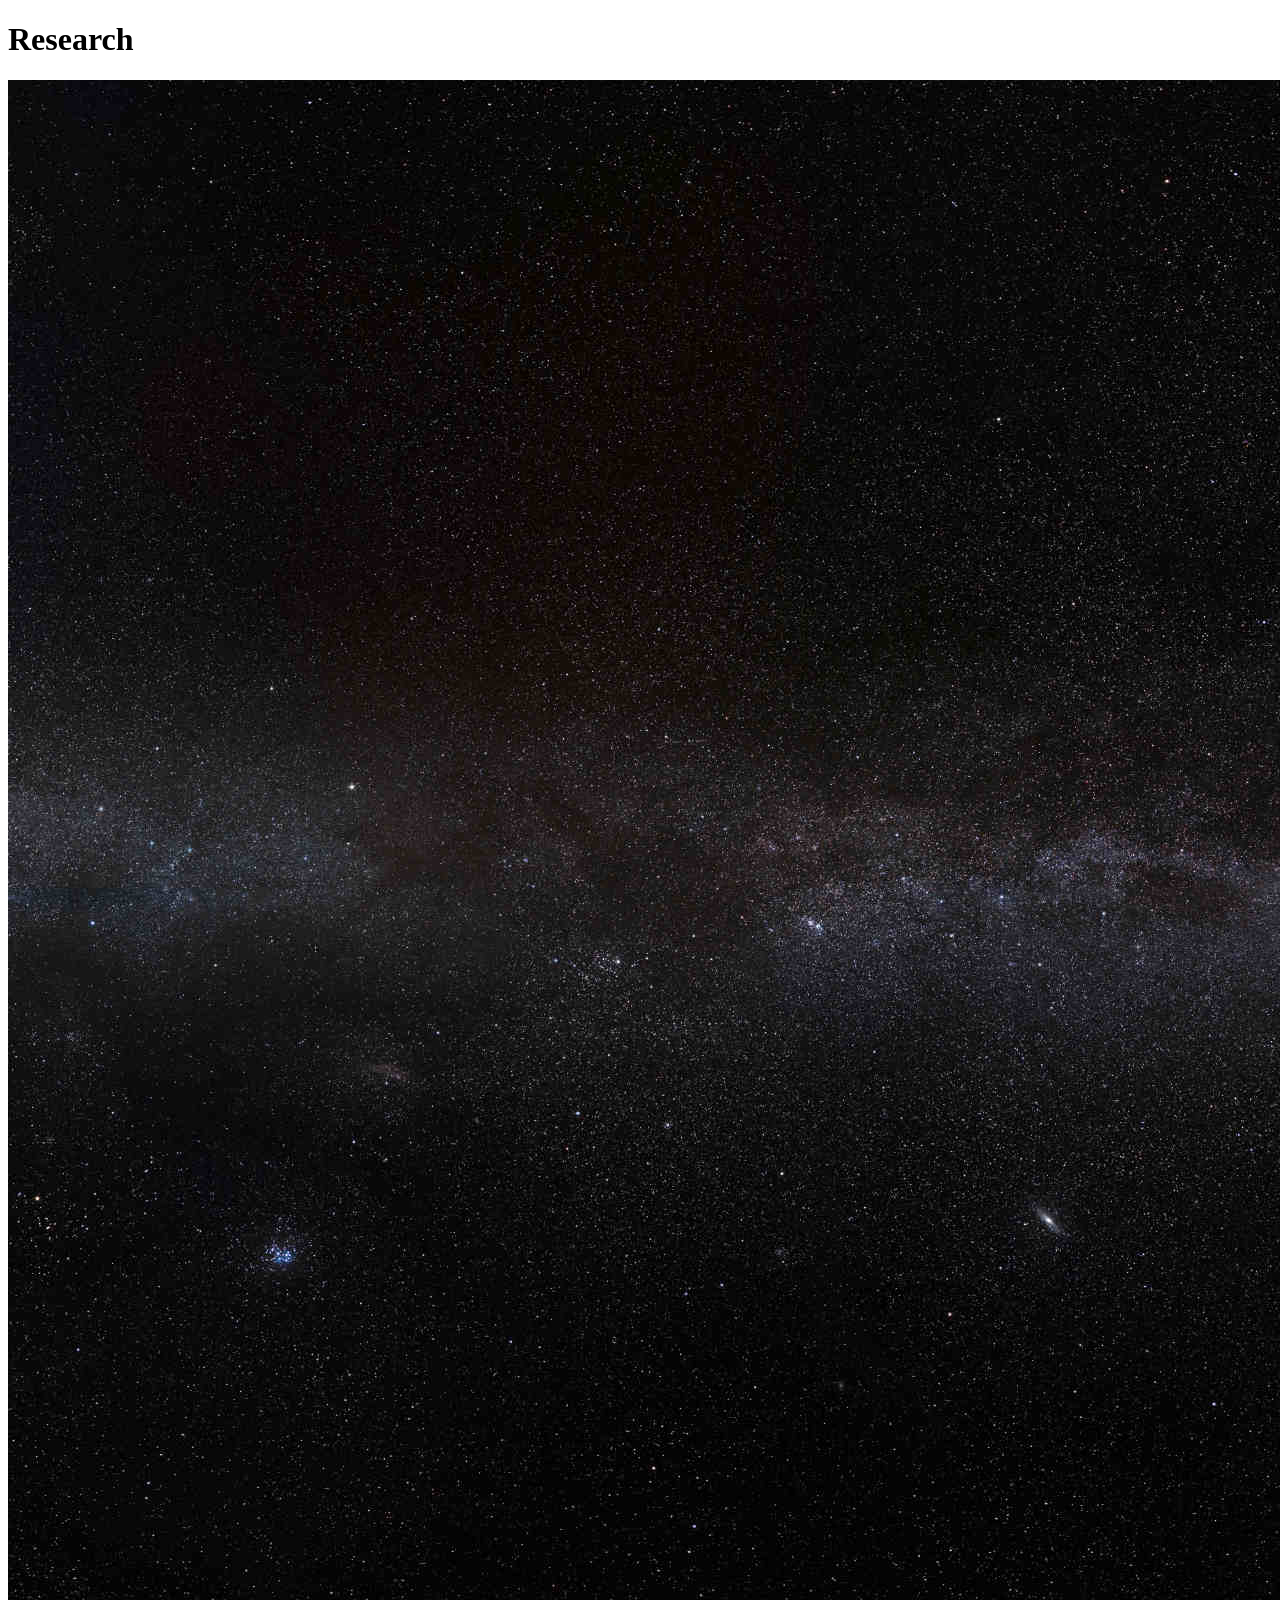
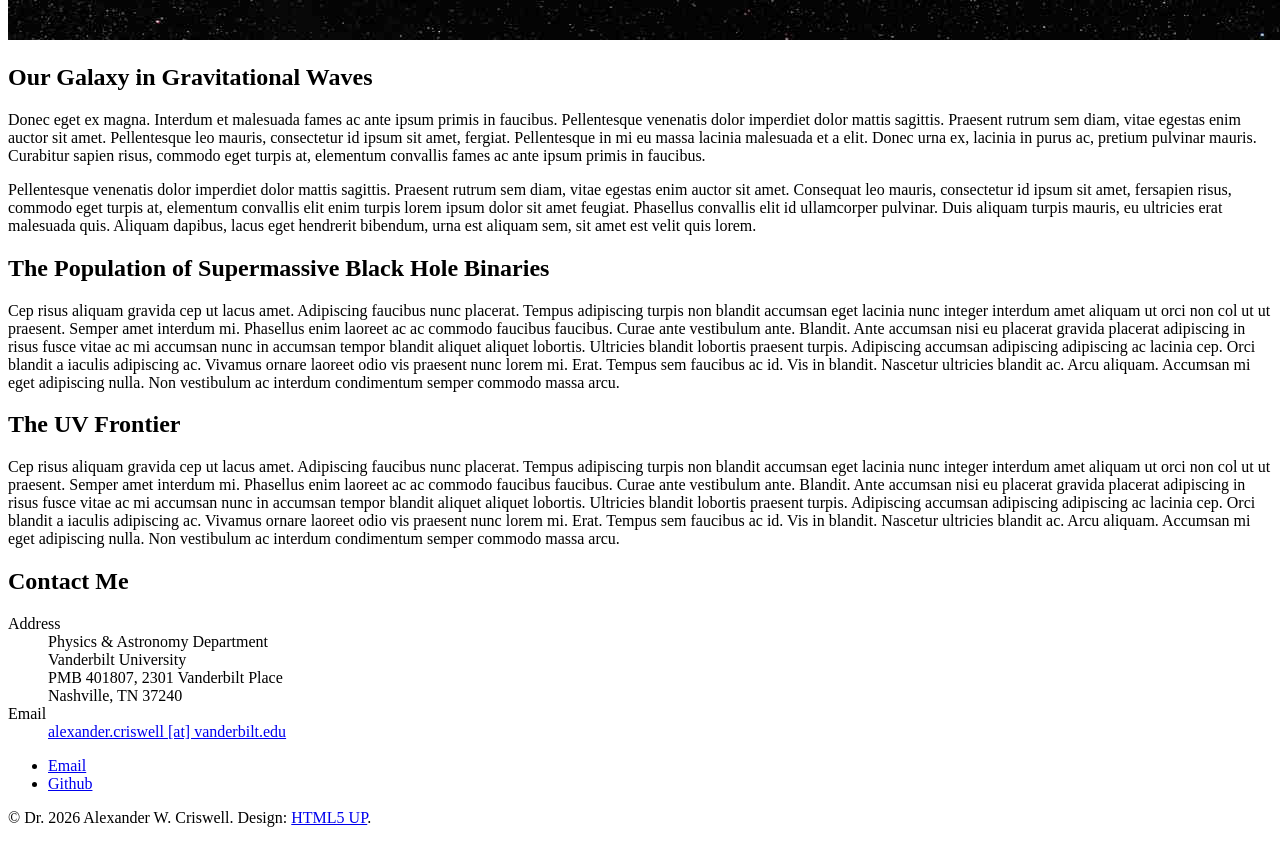
==== research.html @ 40d933af "Updating descriptions, links TODO: write out research detail" ====
<!DOCTYPE HTML>
<!--
	Stellar by HTML5 UP
	html5up.net | @ajlkn
	Free for personal and commercial use under the CCA 3.0 license (html5up.net/license)
-->
<html>
	<head>
		<title>Generic - Stellar by HTML5 UP</title>
		<meta charset="utf-8" />
		<meta name="viewport" content="width=device-width, initial-scale=1, user-scalable=no" />
		<link rel="stylesheet" href="assets/css/main.css" />
		<noscript><link rel="stylesheet" href="assets/css/noscript.css" /></noscript>
	</head>
	<body class="is-preload">

		<!-- Wrapper -->
			<div id="wrapper">

				<!-- Header -->
					<header id="header">
						<h1>Research</h1>
						<!-- <p>Ipsum dolor sit amet nullam</p> -->
					</header>

				<!-- Main -->
					<div id="main">

						<!-- Content -->
							<section id="content" class="main">
								<span class="image main"><img src="images/ESO_SBrunier_Milky_Way_compressed.jpg" alt="/home/awc/Documents/website/criswellalexander.github.io/images/ESO_SBrunier_Milky_Way_compressed.jpg" /></span>
								<h2>Our Galaxy in Gravitational Waves</h2>
								<p>Donec eget ex magna. Interdum et malesuada fames ac ante ipsum primis in faucibus. Pellentesque venenatis dolor imperdiet dolor mattis sagittis. Praesent rutrum sem diam, vitae egestas enim auctor sit amet. Pellentesque leo mauris, consectetur id ipsum sit amet, fergiat. Pellentesque in mi eu massa lacinia malesuada et a elit. Donec urna ex, lacinia in purus ac, pretium pulvinar mauris. Curabitur sapien risus, commodo eget turpis at, elementum convallis fames ac ante ipsum primis in faucibus.</p>
								<p>Pellentesque venenatis dolor imperdiet dolor mattis sagittis. Praesent rutrum sem diam, vitae egestas enim auctor sit amet. Consequat leo mauris, consectetur id ipsum sit amet, fersapien risus, commodo eget turpis at, elementum convallis elit enim turpis lorem ipsum dolor sit amet feugiat. Phasellus convallis elit id ullamcorper pulvinar. Duis aliquam turpis mauris, eu ultricies erat malesuada quis. Aliquam dapibus, lacus eget hendrerit bibendum, urna est aliquam sem, sit amet est velit quis lorem.</p>
								<h2>The Population of Supermassive Black Hole Binaries</h2>
								<p>Cep risus aliquam gravida cep ut lacus amet. Adipiscing faucibus nunc placerat. Tempus adipiscing turpis non blandit accumsan eget lacinia nunc integer interdum amet aliquam ut orci non col ut ut praesent. Semper amet interdum mi. Phasellus enim laoreet ac ac commodo faucibus faucibus. Curae ante vestibulum ante. Blandit. Ante accumsan nisi eu placerat gravida placerat adipiscing in risus fusce vitae ac mi accumsan nunc in accumsan tempor blandit aliquet aliquet lobortis. Ultricies blandit lobortis praesent turpis. Adipiscing accumsan adipiscing adipiscing ac lacinia cep. Orci blandit a iaculis adipiscing ac. Vivamus ornare laoreet odio vis praesent nunc lorem mi. Erat. Tempus sem faucibus ac id. Vis in blandit. Nascetur ultricies blandit ac. Arcu aliquam. Accumsan mi eget adipiscing nulla. Non vestibulum ac interdum condimentum semper commodo massa arcu.</p>
								<h2>The UV Frontier</h2>
								<p>Cep risus aliquam gravida cep ut lacus amet. Adipiscing faucibus nunc placerat. Tempus adipiscing turpis non blandit accumsan eget lacinia nunc integer interdum amet aliquam ut orci non col ut ut praesent. Semper amet interdum mi. Phasellus enim laoreet ac ac commodo faucibus faucibus. Curae ante vestibulum ante. Blandit. Ante accumsan nisi eu placerat gravida placerat adipiscing in risus fusce vitae ac mi accumsan nunc in accumsan tempor blandit aliquet aliquet lobortis. Ultricies blandit lobortis praesent turpis. Adipiscing accumsan adipiscing adipiscing ac lacinia cep. Orci blandit a iaculis adipiscing ac. Vivamus ornare laoreet odio vis praesent nunc lorem mi. Erat. Tempus sem faucibus ac id. Vis in blandit. Nascetur ultricies blandit ac. Arcu aliquam. Accumsan mi eget adipiscing nulla. Non vestibulum ac interdum condimentum semper commodo massa arcu.</p>
							</section>

					</div>

				<!-- Footer -->
					<footer id="footer">
						<!-- <section>
							<h2>Aliquam sed mauris</h2>
							<p>Sed lorem ipsum dolor sit amet et nullam consequat feugiat consequat magna adipiscing tempus etiam dolore veroeros. eget dapibus mauris. Cras aliquet, nisl ut viverra sollicitudin, ligula erat egestas velit, vitae tincidunt odio.</p>
							<ul class="actions">
								<li><a href="#" class="button">Learn More</a></li>
							</ul>
						</section> -->
						<section>
							<h2>Contact Me</h2>
							<dl class="alt">
								<dt>Address</dt>
								<dd>Physics & Astronomy Department</br>
									Vanderbilt University</br>
									PMB 401807, 2301 Vanderbilt Place</br>
									Nashville, TN 37240</dd>
								<dt>Email</dt>
								<dd><a href="mailto:alexander.criswell@vanderbilt.edu">alexander.criswell [at] vanderbilt.edu</a></dd>
							</dl>
							<ul class="icons">
								<li><a href="mailto:alexander.criswell@vanderbilt.edu" class="icon solid fa-envelope alt"><span class="label">Email</span></a></li>
								<li><a href="https://github.com/criswellalexander" class="icon brands fa-github alt"><span class="label">Github</span></a></li>
							</ul>
						</section>
						<p class="copyright">&copy; Dr. 2026 Alexander W. Criswell. Design: <a href="https://html5up.net">HTML5 UP</a>.</p>
					</footer>

			</div>

		<!-- Scripts -->
			<script src="assets/js/jquery.min.js"></script>
			<script src="assets/js/jquery.scrollex.min.js"></script>
			<script src="assets/js/jquery.scrolly.min.js"></script>
			<script src="assets/js/browser.min.js"></script>
			<script src="assets/js/breakpoints.min.js"></script>
			<script src="assets/js/util.js"></script>
			<script src="assets/js/main.js"></script>

	</body>
</html>
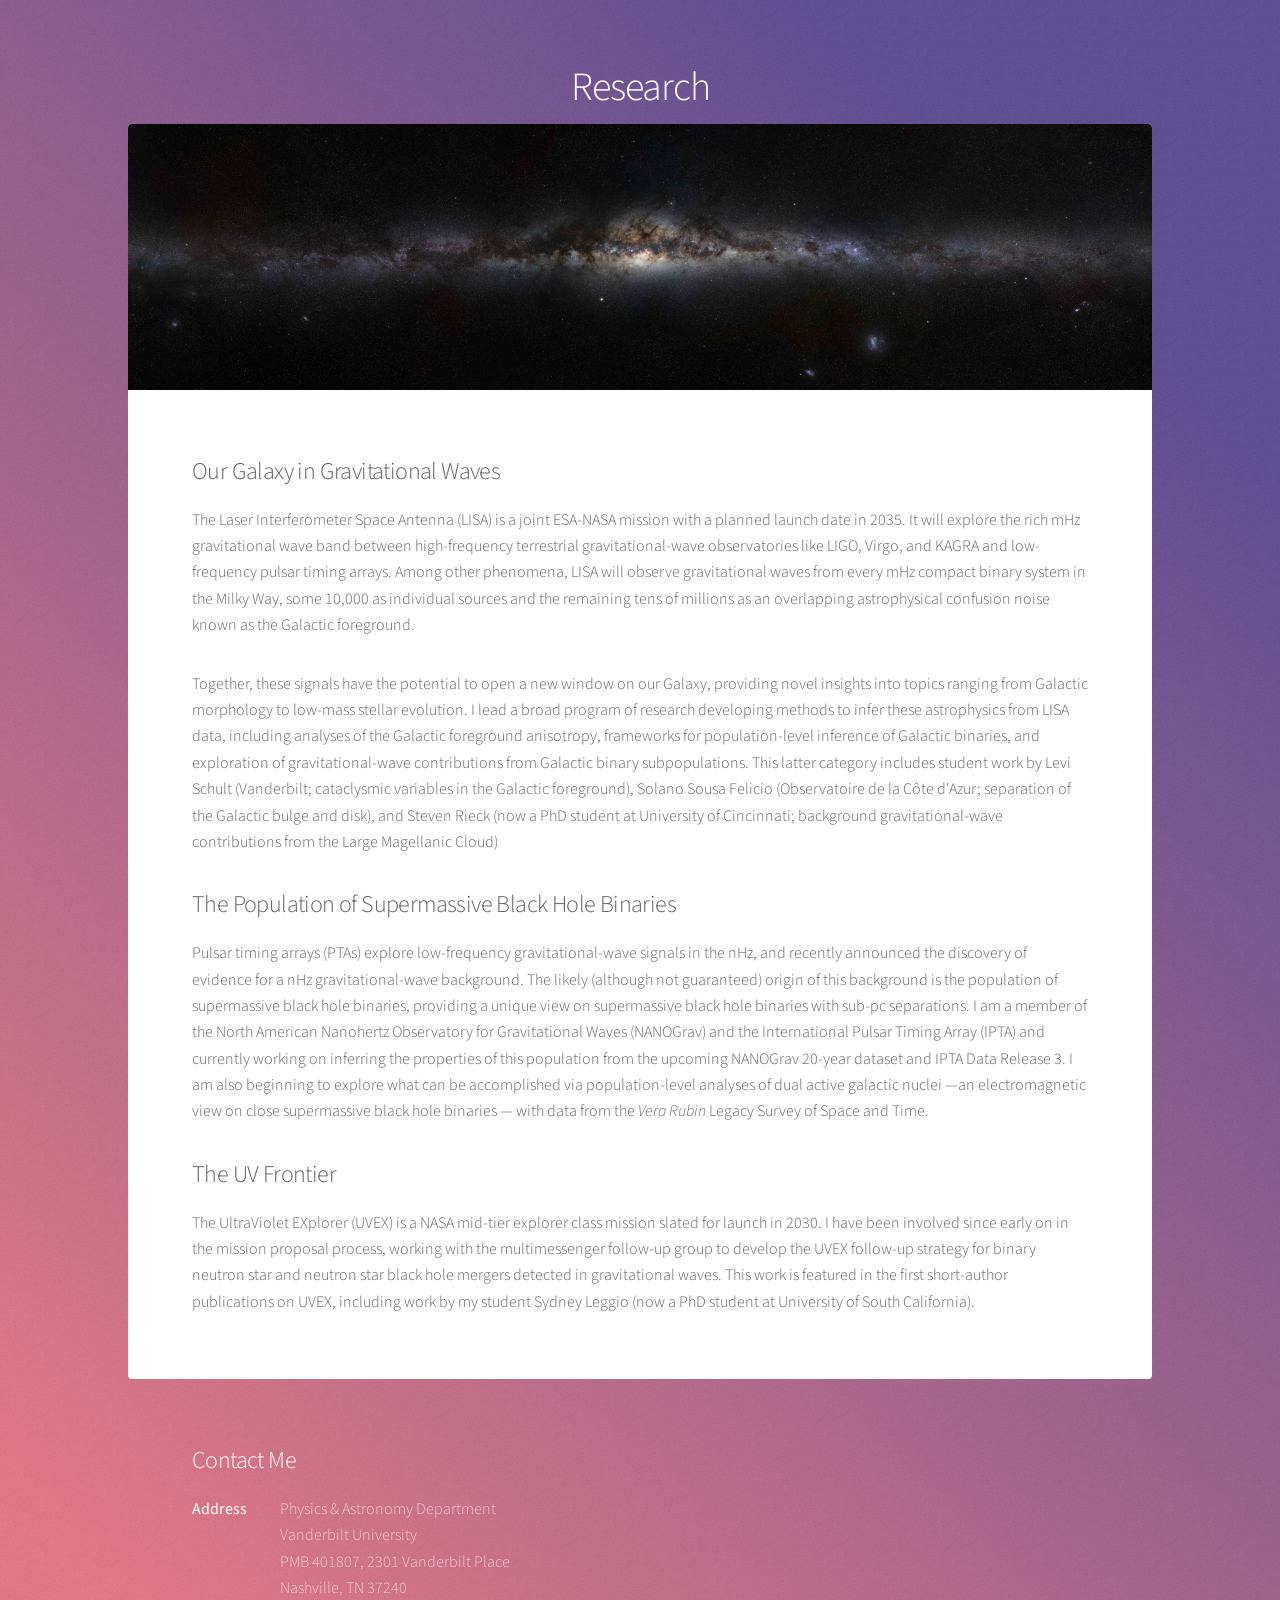
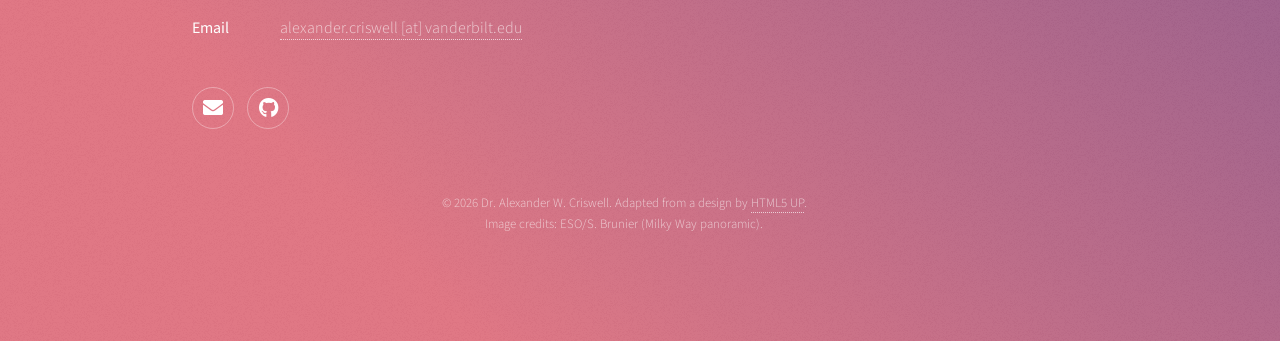
==== commit 09c1a38c: "Initial website complete" ====
--- a/research.html
+++ b/research.html
@@ -6,7 +6,7 @@
 -->
 <html>
 	<head>
-		<title>Generic - Stellar by HTML5 UP</title>
+		<title>Research</title>
 		<meta charset="utf-8" />
 		<meta name="viewport" content="width=device-width, initial-scale=1, user-scalable=no" />
 		<link rel="stylesheet" href="assets/css/main.css" />
@@ -30,12 +30,12 @@
 							<section id="content" class="main">
 								<span class="image main"><img src="images/ESO_SBrunier_Milky_Way_compressed.jpg" alt="/home/awc/Documents/website/criswellalexander.github.io/images/ESO_SBrunier_Milky_Way_compressed.jpg" /></span>
 								<h2>Our Galaxy in Gravitational Waves</h2>
-								<p>Donec eget ex magna. Interdum et malesuada fames ac ante ipsum primis in faucibus. Pellentesque venenatis dolor imperdiet dolor mattis sagittis. Praesent rutrum sem diam, vitae egestas enim auctor sit amet. Pellentesque leo mauris, consectetur id ipsum sit amet, fergiat. Pellentesque in mi eu massa lacinia malesuada et a elit. Donec urna ex, lacinia in purus ac, pretium pulvinar mauris. Curabitur sapien risus, commodo eget turpis at, elementum convallis fames ac ante ipsum primis in faucibus.</p>
-								<p>Pellentesque venenatis dolor imperdiet dolor mattis sagittis. Praesent rutrum sem diam, vitae egestas enim auctor sit amet. Consequat leo mauris, consectetur id ipsum sit amet, fersapien risus, commodo eget turpis at, elementum convallis elit enim turpis lorem ipsum dolor sit amet feugiat. Phasellus convallis elit id ullamcorper pulvinar. Duis aliquam turpis mauris, eu ultricies erat malesuada quis. Aliquam dapibus, lacus eget hendrerit bibendum, urna est aliquam sem, sit amet est velit quis lorem.</p>
+								<p>The Laser Interferometer Space Antenna (LISA) is a joint ESA-NASA mission with a planned launch date in 2035. It will explore the rich mHz gravitational wave band between high-frequency terrestrial gravitational-wave observatories like LIGO, Virgo, and KAGRA and low-frequency pulsar timing arrays. Among other phenomena, LISA will observe gravitational waves from every mHz compact binary system in the Milky Way, some 10,000 as individual sources and the remaining tens of millions as an overlapping astrophysical confusion noise known as the Galactic foreground.</p>
+								<p>Together, these signals have the potential to open a new window on our Galaxy, providing novel insights into topics ranging from Galactic morphology to low-mass stellar evolution. I lead a broad program of research developing methods to infer these astrophysics from LISA data, including analyses of the Galactic foreground anisotropy, frameworks for population-level inference of Galactic binaries, and exploration of gravitational-wave contributions from Galactic binary subpopulations. This latter category includes student work by Levi Schult (Vanderbilt; cataclysmic variables in the Galactic foreground), Solano Sousa Felicio (Observatoire de la Côte d'Azur; separation of the Galactic bulge and disk), and Steven Rieck (now a PhD student at University of Cincinnati; background gravitational-wave contributions from the Large Magellanic Cloud)</p>
 								<h2>The Population of Supermassive Black Hole Binaries</h2>
-								<p>Cep risus aliquam gravida cep ut lacus amet. Adipiscing faucibus nunc placerat. Tempus adipiscing turpis non blandit accumsan eget lacinia nunc integer interdum amet aliquam ut orci non col ut ut praesent. Semper amet interdum mi. Phasellus enim laoreet ac ac commodo faucibus faucibus. Curae ante vestibulum ante. Blandit. Ante accumsan nisi eu placerat gravida placerat adipiscing in risus fusce vitae ac mi accumsan nunc in accumsan tempor blandit aliquet aliquet lobortis. Ultricies blandit lobortis praesent turpis. Adipiscing accumsan adipiscing adipiscing ac lacinia cep. Orci blandit a iaculis adipiscing ac. Vivamus ornare laoreet odio vis praesent nunc lorem mi. Erat. Tempus sem faucibus ac id. Vis in blandit. Nascetur ultricies blandit ac. Arcu aliquam. Accumsan mi eget adipiscing nulla. Non vestibulum ac interdum condimentum semper commodo massa arcu.</p>
+								<p>Pulsar timing arrays (PTAs) explore low-frequency gravitational-wave signals in the nHz, and recently announced the discovery of evidence for a nHz gravitational-wave background. The likely (although not guaranteed) origin of this background is the population of supermassive black hole binaries, providing a unique view on supermassive black hole binaries with sub-pc separations. I am a member of the North American Nanohertz Observatory for Gravitational Waves (NANOGrav) and the International Pulsar Timing Array (IPTA) and currently working on inferring the properties of this population from the upcoming NANOGrav 20-year dataset and IPTA Data Release 3. I am also beginning to explore what can be accomplished via population-level analyses of dual active galactic nuclei &mdash;an electromagnetic view on close supermassive black hole binaries &mdash; with data from the <i>Vera Rubin</i> Legacy Survey of Space and Time.</p>
 								<h2>The UV Frontier</h2>
-								<p>Cep risus aliquam gravida cep ut lacus amet. Adipiscing faucibus nunc placerat. Tempus adipiscing turpis non blandit accumsan eget lacinia nunc integer interdum amet aliquam ut orci non col ut ut praesent. Semper amet interdum mi. Phasellus enim laoreet ac ac commodo faucibus faucibus. Curae ante vestibulum ante. Blandit. Ante accumsan nisi eu placerat gravida placerat adipiscing in risus fusce vitae ac mi accumsan nunc in accumsan tempor blandit aliquet aliquet lobortis. Ultricies blandit lobortis praesent turpis. Adipiscing accumsan adipiscing adipiscing ac lacinia cep. Orci blandit a iaculis adipiscing ac. Vivamus ornare laoreet odio vis praesent nunc lorem mi. Erat. Tempus sem faucibus ac id. Vis in blandit. Nascetur ultricies blandit ac. Arcu aliquam. Accumsan mi eget adipiscing nulla. Non vestibulum ac interdum condimentum semper commodo massa arcu.</p>
+								<p>The UltraViolet EXplorer (UVEX) is a NASA mid-tier explorer class mission slated for launch in 2030. I have been involved since early on in the mission proposal process, working with the multimessenger follow-up group to develop the UVEX follow-up strategy for binary neutron star and neutron star black hole mergers detected in gravitational waves. This work is featured in the first short-author publications on UVEX, including work by my student Sydney Leggio (now a PhD student at University of South California).</p>
 							</section>
 
 					</div>
@@ -65,7 +65,10 @@
 								<li><a href="https://github.com/criswellalexander" class="icon brands fa-github alt"><span class="label">Github</span></a></li>
 							</ul>
 						</section>
-						<p class="copyright">&copy; Dr. 2026 Alexander W. Criswell. Design: <a href="https://html5up.net">HTML5 UP</a>.</p>
+						<p class="copyright">&copy; 2026 Dr. Alexander W. Criswell. Adapted from a design by <a href="https://html5up.net">HTML5 UP</a>.
+						</br>
+						Image credits: ESO/S. Brunier (Milky Way panoramic).
+					</p>
 					</footer>
 
 			</div>
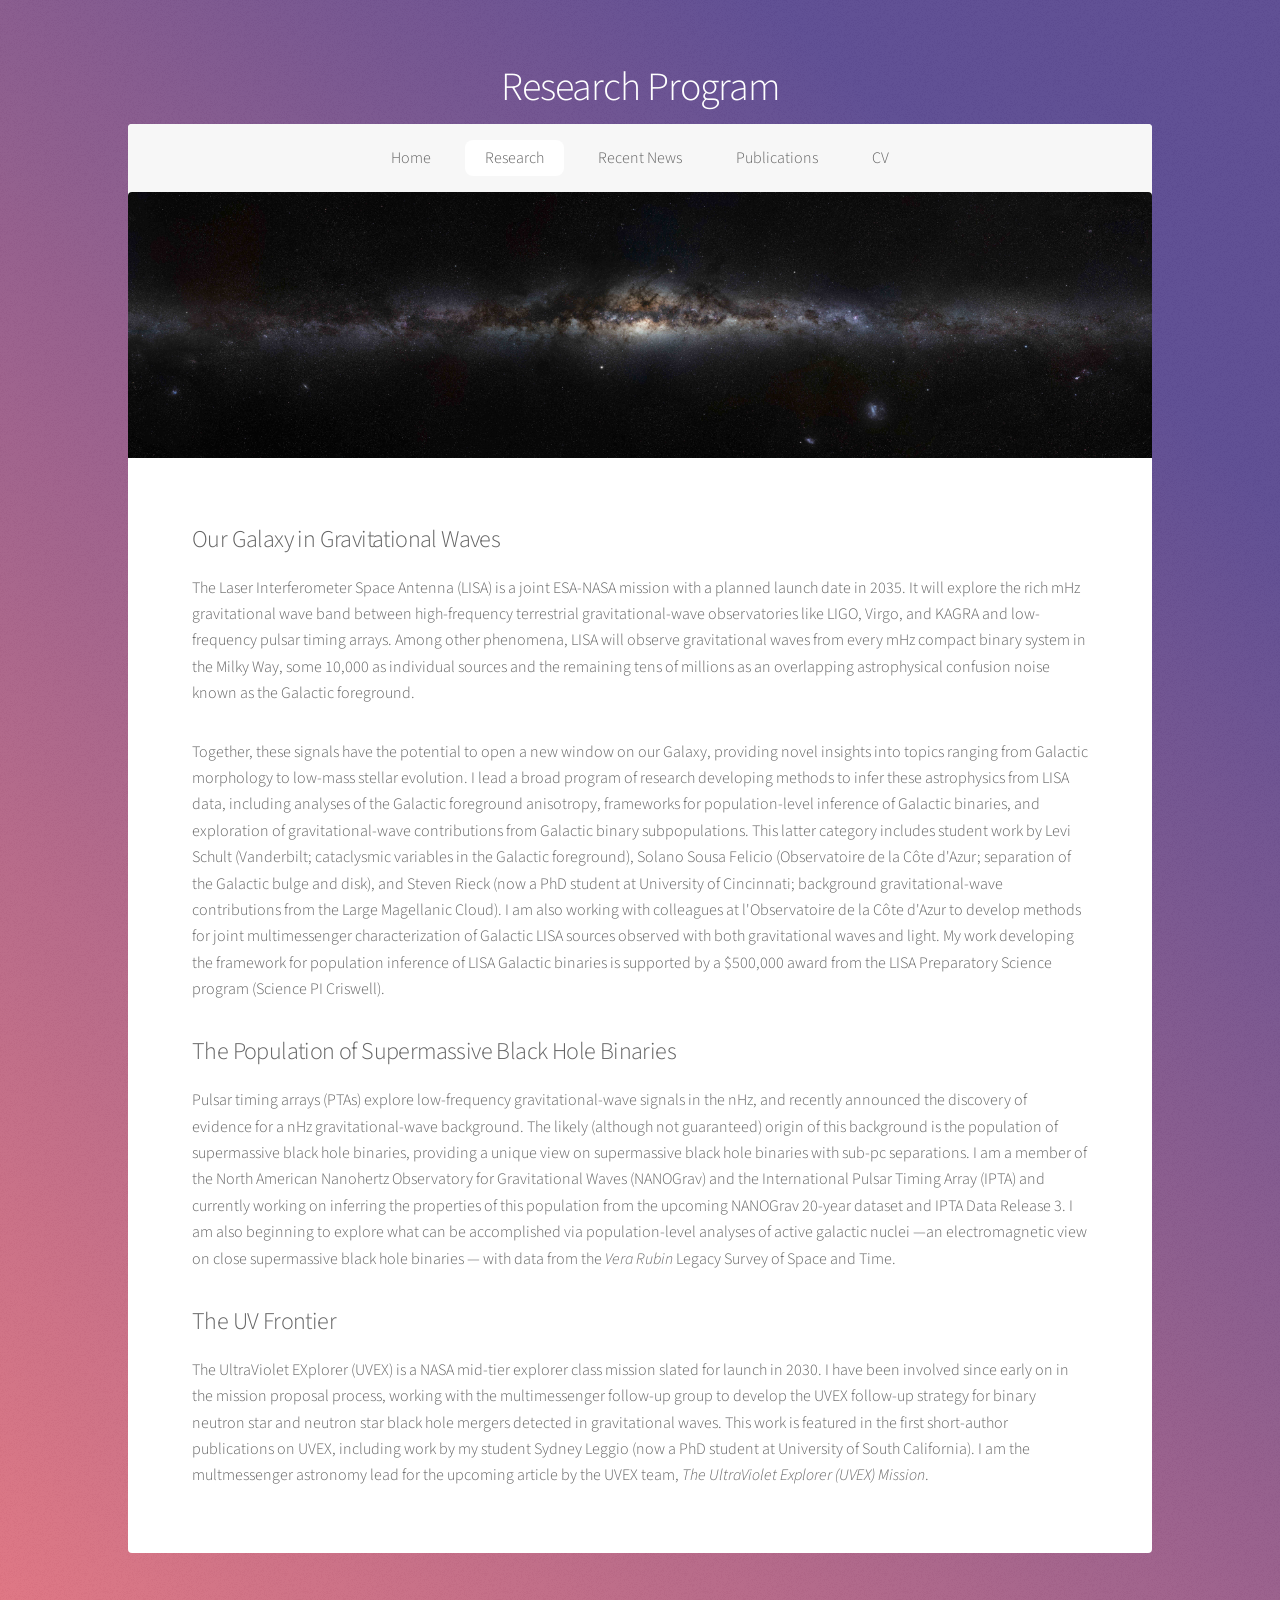
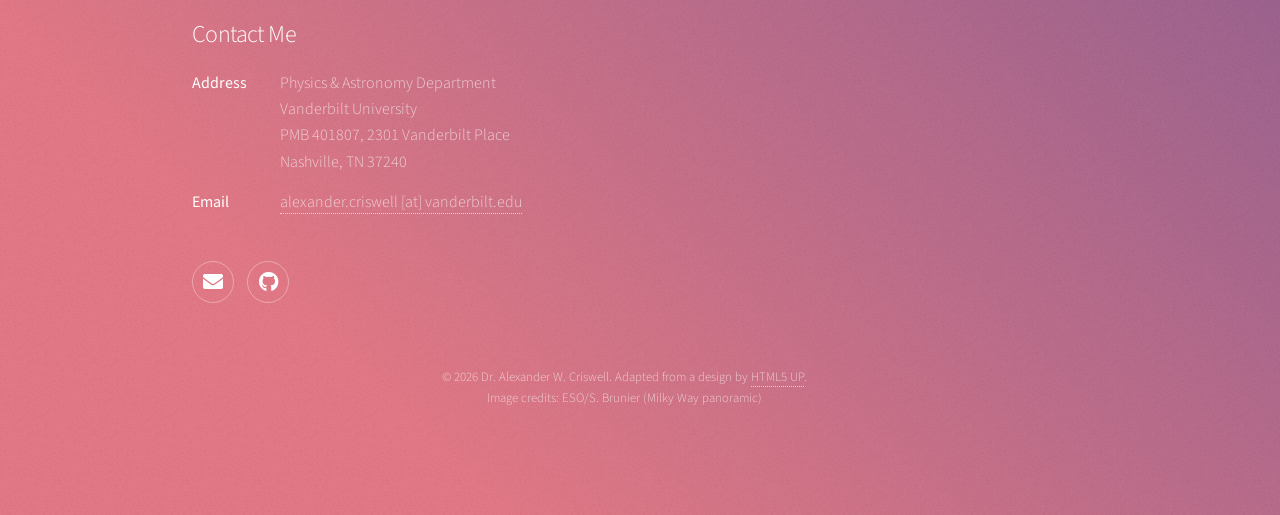
==== commit 018a199a: "Updating CV and prettying things up a bit" ====
--- a/research.html
+++ b/research.html
@@ -19,9 +19,20 @@
 
 				<!-- Header -->
 					<header id="header">
-						<h1>Research</h1>
+						<h1>Research Program</h1>
 						<!-- <p>Ipsum dolor sit amet nullam</p> -->
 					</header>
+
+				<!-- Nav -->
+					<nav id="nav">
+						<ul>
+							<li><a href="index.html">Home</a></li>
+							<li><a href="research.html" class="active">Research</a></li>
+							<li><a href="index.html#first">Recent News</a></li>
+							<li><a href="https://ui.adsabs.harvard.edu/search/fq=%7B!type%3Daqp%20v%3D%24fq_database%7D&fq_database=(database%3Aastronomy%20OR%20database%3Aphysics)&p_=0&q=author%3A%22Criswell%2C%20Alexander%22&sort=date%20desc%2C%20bibcode%20desc" target="_blank">Publications</a></li>
+							<li><a href="files/Criswell_CV.pdf" target="_blank">CV</a></li>
+						</ul>
+					</nav>
 
 				<!-- Main -->
 					<div id="main">
@@ -31,11 +42,11 @@
 								<span class="image main"><img src="images/ESO_SBrunier_Milky_Way_compressed.jpg" alt="/home/awc/Documents/website/criswellalexander.github.io/images/ESO_SBrunier_Milky_Way_compressed.jpg" /></span>
 								<h2>Our Galaxy in Gravitational Waves</h2>
 								<p>The Laser Interferometer Space Antenna (LISA) is a joint ESA-NASA mission with a planned launch date in 2035. It will explore the rich mHz gravitational wave band between high-frequency terrestrial gravitational-wave observatories like LIGO, Virgo, and KAGRA and low-frequency pulsar timing arrays. Among other phenomena, LISA will observe gravitational waves from every mHz compact binary system in the Milky Way, some 10,000 as individual sources and the remaining tens of millions as an overlapping astrophysical confusion noise known as the Galactic foreground.</p>
-								<p>Together, these signals have the potential to open a new window on our Galaxy, providing novel insights into topics ranging from Galactic morphology to low-mass stellar evolution. I lead a broad program of research developing methods to infer these astrophysics from LISA data, including analyses of the Galactic foreground anisotropy, frameworks for population-level inference of Galactic binaries, and exploration of gravitational-wave contributions from Galactic binary subpopulations. This latter category includes student work by Levi Schult (Vanderbilt; cataclysmic variables in the Galactic foreground), Solano Sousa Felicio (Observatoire de la Côte d'Azur; separation of the Galactic bulge and disk), and Steven Rieck (now a PhD student at University of Cincinnati; background gravitational-wave contributions from the Large Magellanic Cloud)</p>
+								<p>Together, these signals have the potential to open a new window on our Galaxy, providing novel insights into topics ranging from Galactic morphology to low-mass stellar evolution. I lead a broad program of research developing methods to infer these astrophysics from LISA data, including analyses of the Galactic foreground anisotropy, frameworks for population-level inference of Galactic binaries, and exploration of gravitational-wave contributions from Galactic binary subpopulations. This latter category includes student work by Levi Schult (Vanderbilt; cataclysmic variables in the Galactic foreground), Solano Sousa Felicio (Observatoire de la Côte d'Azur; separation of the Galactic bulge and disk), and Steven Rieck (now a PhD student at University of Cincinnati; background gravitational-wave contributions from the Large Magellanic Cloud). I am also working with colleagues at l'Observatoire de la Côte d'Azur to develop methods for joint multimessenger characterization of Galactic LISA sources observed with both gravitational waves and light. My work developing the framework for population inference of LISA Galactic binaries is supported by a $500,000 award from the LISA Preparatory Science program (Science PI Criswell).</p>
 								<h2>The Population of Supermassive Black Hole Binaries</h2>
-								<p>Pulsar timing arrays (PTAs) explore low-frequency gravitational-wave signals in the nHz, and recently announced the discovery of evidence for a nHz gravitational-wave background. The likely (although not guaranteed) origin of this background is the population of supermassive black hole binaries, providing a unique view on supermassive black hole binaries with sub-pc separations. I am a member of the North American Nanohertz Observatory for Gravitational Waves (NANOGrav) and the International Pulsar Timing Array (IPTA) and currently working on inferring the properties of this population from the upcoming NANOGrav 20-year dataset and IPTA Data Release 3. I am also beginning to explore what can be accomplished via population-level analyses of dual active galactic nuclei &mdash;an electromagnetic view on close supermassive black hole binaries &mdash; with data from the <i>Vera Rubin</i> Legacy Survey of Space and Time.</p>
+								<p>Pulsar timing arrays (PTAs) explore low-frequency gravitational-wave signals in the nHz, and recently announced the discovery of evidence for a nHz gravitational-wave background. The likely (although not guaranteed) origin of this background is the population of supermassive black hole binaries, providing a unique view on supermassive black hole binaries with sub-pc separations. I am a member of the North American Nanohertz Observatory for Gravitational Waves (NANOGrav) and the International Pulsar Timing Array (IPTA) and currently working on inferring the properties of this population from the upcoming NANOGrav 20-year dataset and IPTA Data Release 3. I am also beginning to explore what can be accomplished via population-level analyses of active galactic nuclei &mdash;an electromagnetic view on close supermassive black hole binaries &mdash; with data from the <i>Vera Rubin</i> Legacy Survey of Space and Time.</p>
 								<h2>The UV Frontier</h2>
-								<p>The UltraViolet EXplorer (UVEX) is a NASA mid-tier explorer class mission slated for launch in 2030. I have been involved since early on in the mission proposal process, working with the multimessenger follow-up group to develop the UVEX follow-up strategy for binary neutron star and neutron star black hole mergers detected in gravitational waves. This work is featured in the first short-author publications on UVEX, including work by my student Sydney Leggio (now a PhD student at University of South California).</p>
+								<p>The UltraViolet EXplorer (UVEX) is a NASA mid-tier explorer class mission slated for launch in 2030. I have been involved since early on in the mission proposal process, working with the multimessenger follow-up group to develop the UVEX follow-up strategy for binary neutron star and neutron star black hole mergers detected in gravitational waves. This work is featured in the first short-author publications on UVEX, including work by my student Sydney Leggio (now a PhD student at University of South California). I am the multmessenger astronomy lead for the upcoming article by the UVEX team, <i>The UltraViolet Explorer (UVEX) Mission</i>.</p>
 							</section>
 
 					</div>
@@ -67,7 +78,8 @@
 						</section>
 						<p class="copyright">&copy; 2026 Dr. Alexander W. Criswell. Adapted from a design by <a href="https://html5up.net">HTML5 UP</a>.
 						</br>
-						Image credits: ESO/S. Brunier (Milky Way panoramic).
+						Image credits: ESO/S. Brunier (Milky Way panoramic)
+						<!-- ESA/ATG Medialab (LISA logo); NANOGrav/Tonia Klein (PTA illustration). -->
 					</p>
 					</footer>
 
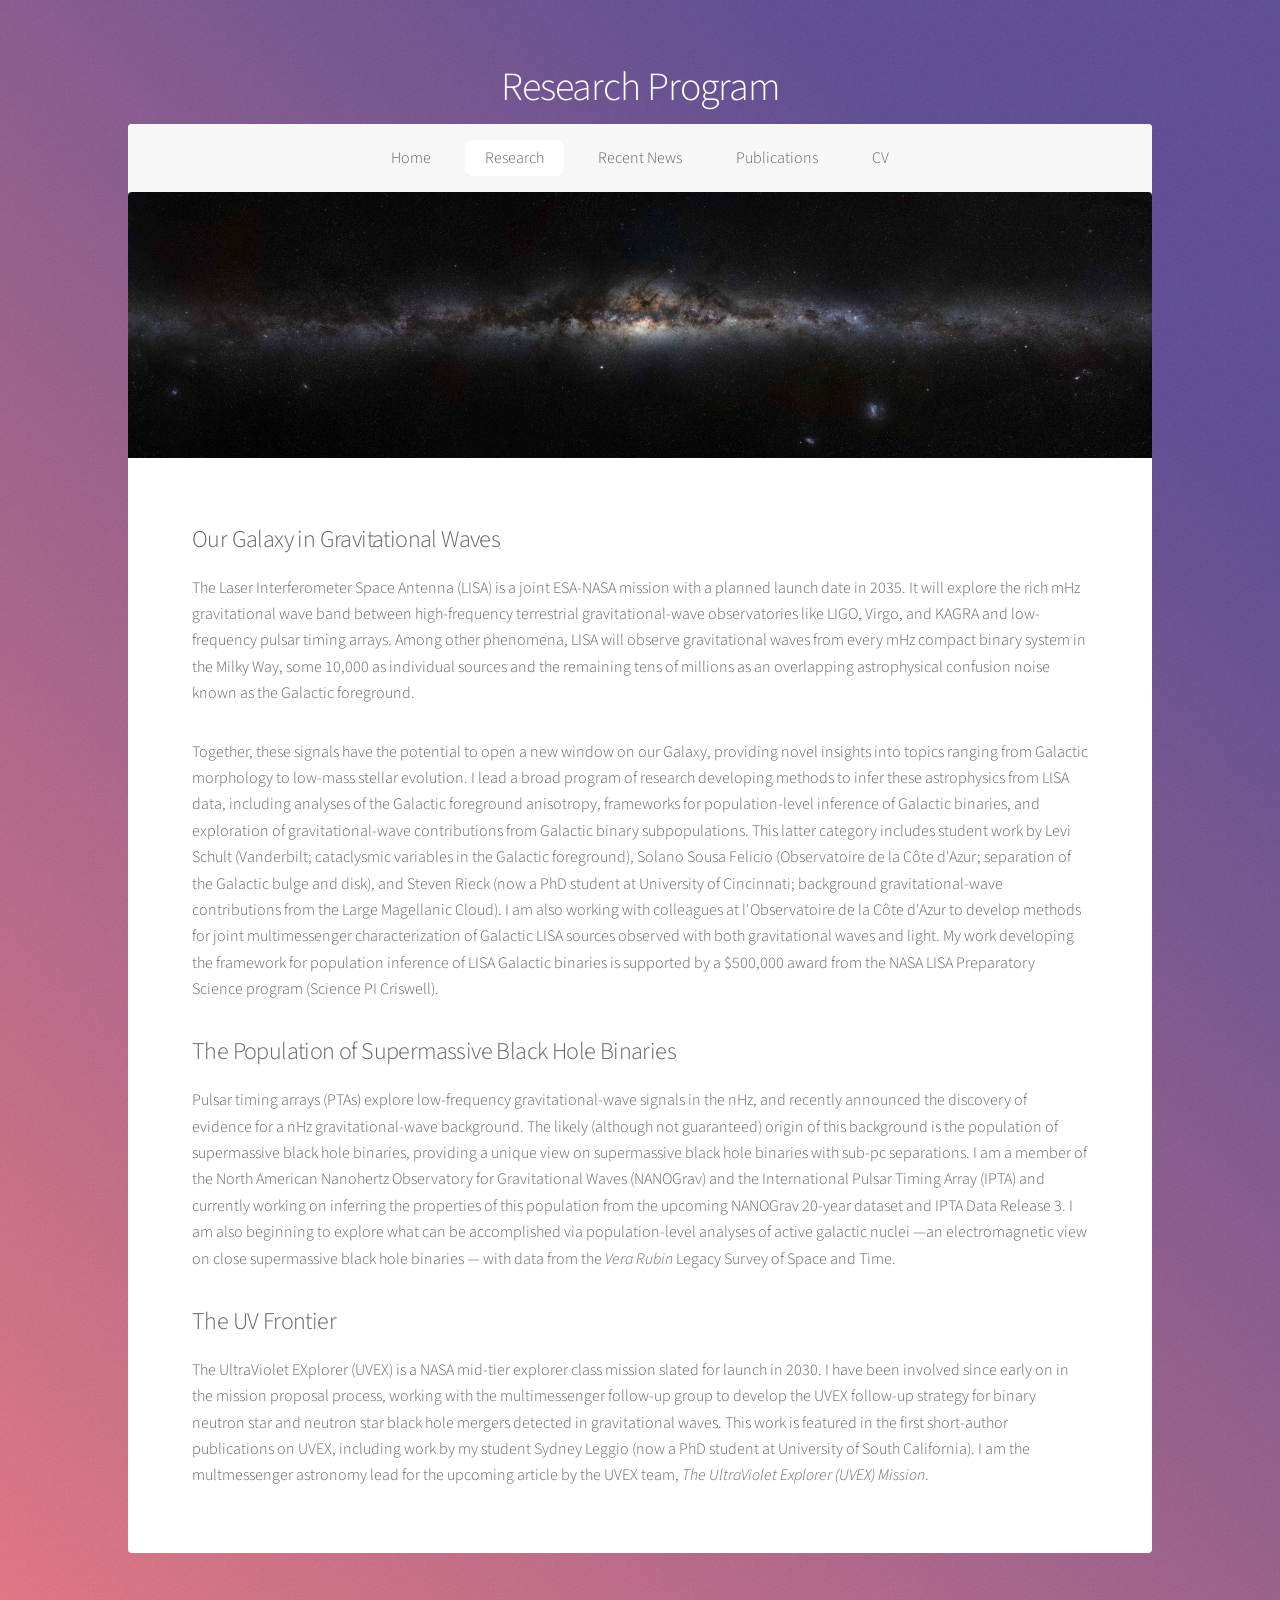
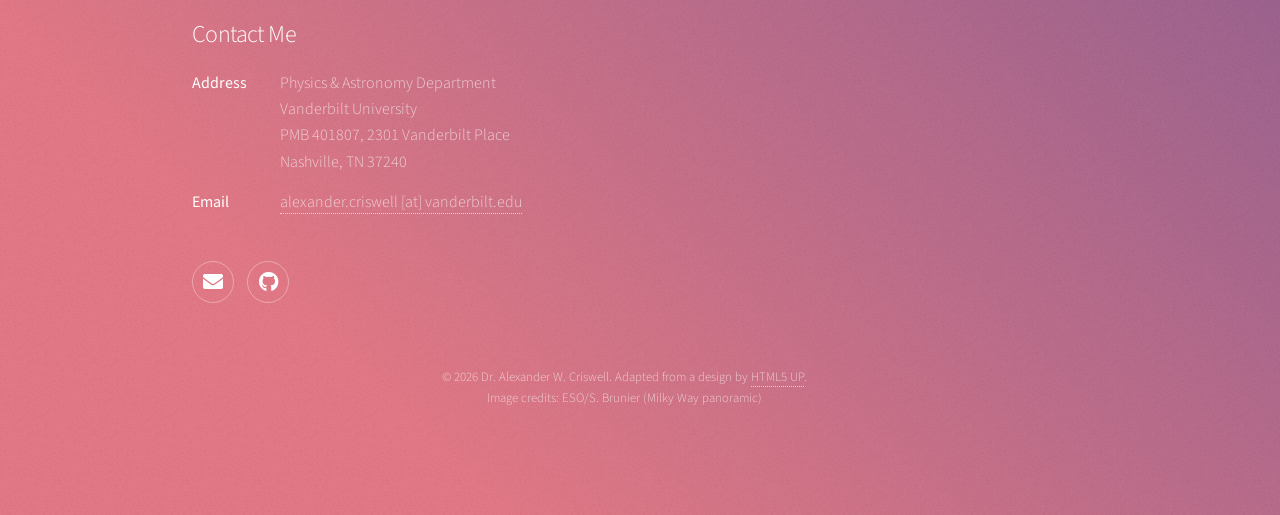
==== commit 016583a5: "Update research.html" ====
--- a/research.html
+++ b/research.html
@@ -42,7 +42,7 @@
 								<span class="image main"><img src="images/ESO_SBrunier_Milky_Way_compressed.jpg" alt="/home/awc/Documents/website/criswellalexander.github.io/images/ESO_SBrunier_Milky_Way_compressed.jpg" /></span>
 								<h2>Our Galaxy in Gravitational Waves</h2>
 								<p>The Laser Interferometer Space Antenna (LISA) is a joint ESA-NASA mission with a planned launch date in 2035. It will explore the rich mHz gravitational wave band between high-frequency terrestrial gravitational-wave observatories like LIGO, Virgo, and KAGRA and low-frequency pulsar timing arrays. Among other phenomena, LISA will observe gravitational waves from every mHz compact binary system in the Milky Way, some 10,000 as individual sources and the remaining tens of millions as an overlapping astrophysical confusion noise known as the Galactic foreground.</p>
-								<p>Together, these signals have the potential to open a new window on our Galaxy, providing novel insights into topics ranging from Galactic morphology to low-mass stellar evolution. I lead a broad program of research developing methods to infer these astrophysics from LISA data, including analyses of the Galactic foreground anisotropy, frameworks for population-level inference of Galactic binaries, and exploration of gravitational-wave contributions from Galactic binary subpopulations. This latter category includes student work by Levi Schult (Vanderbilt; cataclysmic variables in the Galactic foreground), Solano Sousa Felicio (Observatoire de la Côte d'Azur; separation of the Galactic bulge and disk), and Steven Rieck (now a PhD student at University of Cincinnati; background gravitational-wave contributions from the Large Magellanic Cloud). I am also working with colleagues at l'Observatoire de la Côte d'Azur to develop methods for joint multimessenger characterization of Galactic LISA sources observed with both gravitational waves and light. My work developing the framework for population inference of LISA Galactic binaries is supported by a $500,000 award from the LISA Preparatory Science program (Science PI Criswell).</p>
+								<p>Together, these signals have the potential to open a new window on our Galaxy, providing novel insights into topics ranging from Galactic morphology to low-mass stellar evolution. I lead a broad program of research developing methods to infer these astrophysics from LISA data, including analyses of the Galactic foreground anisotropy, frameworks for population-level inference of Galactic binaries, and exploration of gravitational-wave contributions from Galactic binary subpopulations. This latter category includes student work by Levi Schult (Vanderbilt; cataclysmic variables in the Galactic foreground), Solano Sousa Felicio (Observatoire de la Côte d'Azur; separation of the Galactic bulge and disk), and Steven Rieck (now a PhD student at University of Cincinnati; background gravitational-wave contributions from the Large Magellanic Cloud). I am also working with colleagues at l'Observatoire de la Côte d'Azur to develop methods for joint multimessenger characterization of Galactic LISA sources observed with both gravitational waves and light. My work developing the framework for population inference of LISA Galactic binaries is supported by a $500,000 award from the NASA LISA Preparatory Science program (Science PI Criswell).</p>
 								<h2>The Population of Supermassive Black Hole Binaries</h2>
 								<p>Pulsar timing arrays (PTAs) explore low-frequency gravitational-wave signals in the nHz, and recently announced the discovery of evidence for a nHz gravitational-wave background. The likely (although not guaranteed) origin of this background is the population of supermassive black hole binaries, providing a unique view on supermassive black hole binaries with sub-pc separations. I am a member of the North American Nanohertz Observatory for Gravitational Waves (NANOGrav) and the International Pulsar Timing Array (IPTA) and currently working on inferring the properties of this population from the upcoming NANOGrav 20-year dataset and IPTA Data Release 3. I am also beginning to explore what can be accomplished via population-level analyses of active galactic nuclei &mdash;an electromagnetic view on close supermassive black hole binaries &mdash; with data from the <i>Vera Rubin</i> Legacy Survey of Space and Time.</p>
 								<h2>The UV Frontier</h2>
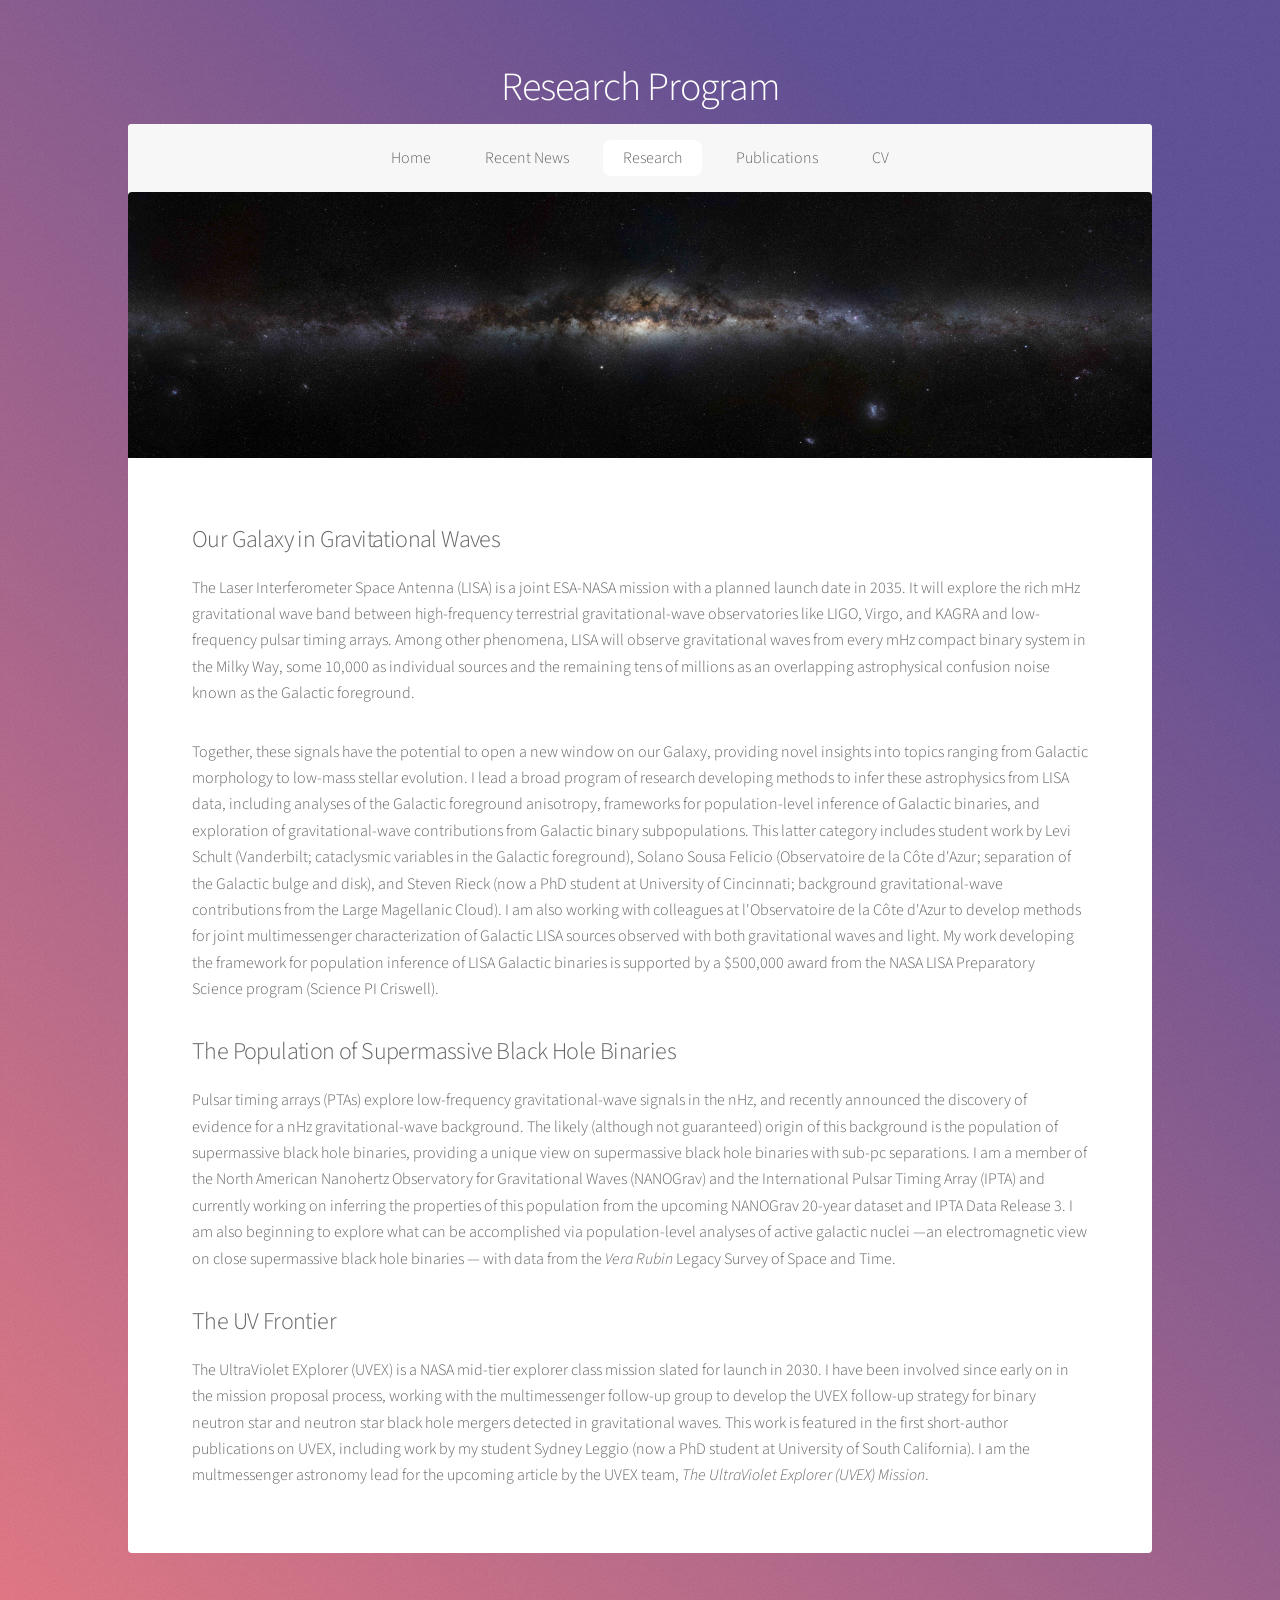
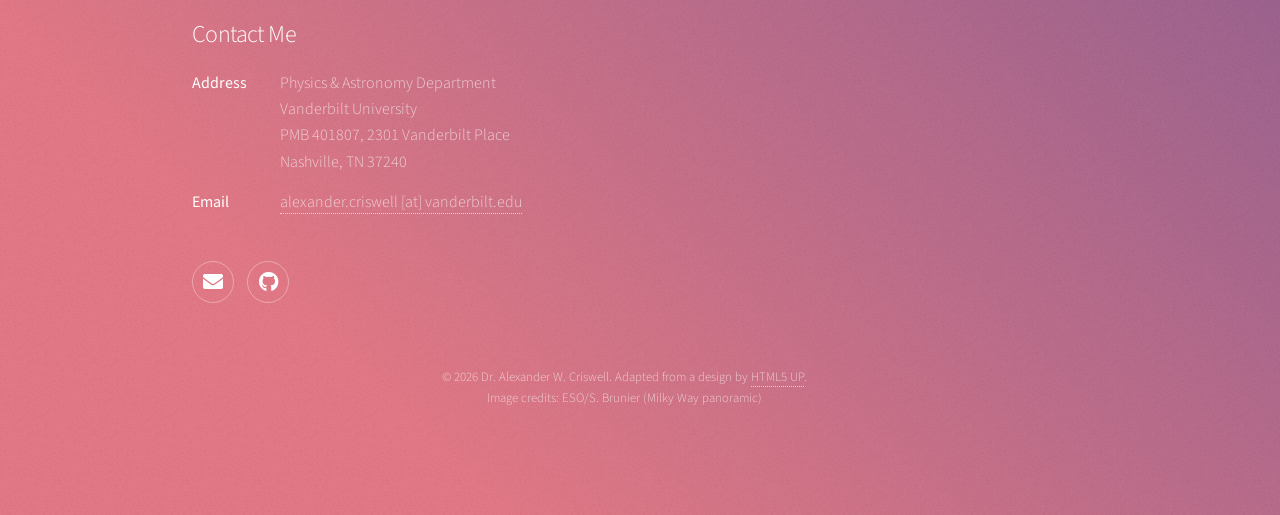
==== commit acd7022b: "Fixing top header bug" ====
--- a/research.html
+++ b/research.html
@@ -24,11 +24,12 @@
 					</header>
 
 				<!-- Nav -->
+					<button id="nav-toggle" class="icon solid fa-bars" aria-label="Menu" aria-controls="nav" aria-expanded="false"><span class="label">Menu</span></button>
 					<nav id="nav">
 						<ul>
 							<li><a href="index.html">Home</a></li>
+							<li><a href="index.html#first">Recent News</a></li>
 							<li><a href="research.html" class="active">Research</a></li>
-							<li><a href="index.html#first">Recent News</a></li>
 							<li><a href="https://ui.adsabs.harvard.edu/search/fq=%7B!type%3Daqp%20v%3D%24fq_database%7D&fq_database=(database%3Aastronomy%20OR%20database%3Aphysics)&p_=0&q=author%3A%22Criswell%2C%20Alexander%22&sort=date%20desc%2C%20bibcode%20desc" target="_blank">Publications</a></li>
 							<li><a href="files/Criswell_CV.pdf" target="_blank">CV</a></li>
 						</ul>
--- a/assets/css/noscript.css
+++ b/assets/css/noscript.css
@@ -0,0 +1,47 @@
+/*
+	Stellar by HTML5 UP
+	html5up.net | @ajlkn
+	Free for personal and commercial use under the CCA 3.0 license (html5up.net/license)
+*/
+
+/* Header */
+
+	body.is-preload #header.alt > * {
+		opacity: 1;
+	}
+
+	body.is-preload #header.alt .logo {
+		-moz-transform: none;
+		-webkit-transform: none;
+		-ms-transform: none;
+		transform: none;
+	}
+
+/* Nav */
+
+	@media screen and (max-width: 736px) {
+
+		#nav-toggle {
+			display: none !important;
+		}
+
+		#nav {
+			display: block;
+			position: relative;
+			top: auto;
+			right: auto;
+			width: 100%;
+			max-width: 100%;
+			box-shadow: none;
+			text-align: center;
+		}
+
+			#nav ul li {
+				display: inline-block;
+			}
+
+				#nav ul li a {
+					padding: 0 0.75em;
+				}
+
+	}
